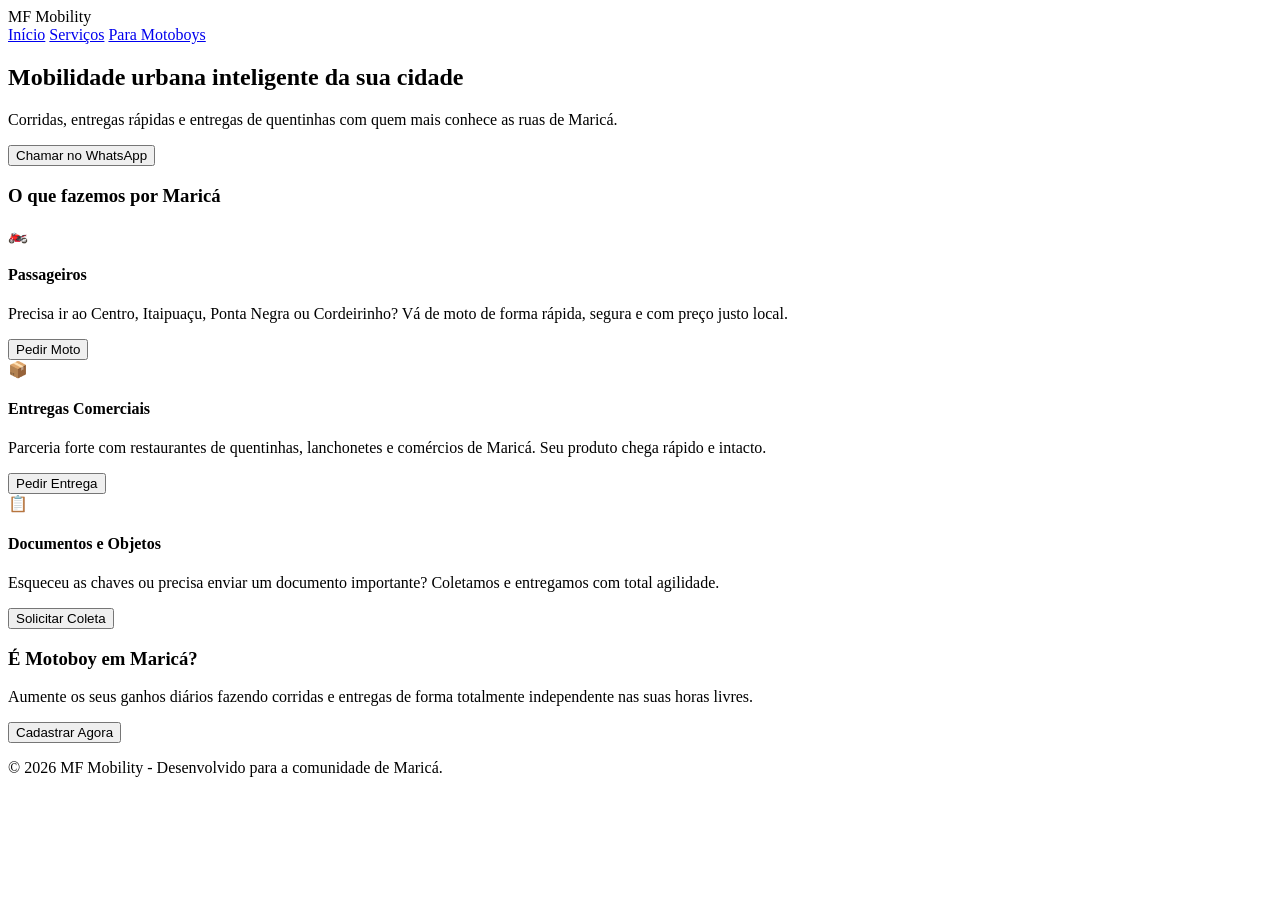
==== index.html @ cccfea2b "Update index.html" ====
<!DOCTYPE html>
<html lang="pt-BR">
<head>
    <meta charset="UTF-8">
    <meta name="viewport" content="width=device-width, initial-scale=1.0">
    <title>MF Mobility - Maricá</title>
    <link rel="stylesheet" href="style.css">
</head>
<body>

    <header>
        <div class="logo">MF Mobility</div>
        <nav>
            <a href="#inicio">Início</a>
            <a href="#servicos">Serviços</a>
            <a href="#motoboys">Para Motoboys</a>
        </nav>
    </header>

    <section class="hero" id="inicio">
        <h2>Mobilidade urbana inteligente da sua cidade</h2>
        <p>Corridas, entregas rápidas e entregas de quentinhas com quem mais conhece as ruas de Maricá.</p>
        <button onclick="chamarNoWhats('Geral')">Chamar no WhatsApp</button>
    </section>

    <section class="servicos" id="servicos">
        <h3 class="titulo-secao">O que fazemos por Maricá</h3>
        <div class="container-cards">
            
            <div class="card">
                <div class="icone">🏍️</div>
                <h4>Passageiros</h4>
                <p>Precisa ir ao Centro, Itaipuaçu, Ponta Negra ou Cordeirinho? Vá de moto de forma rápida, segura e com preço justo local.</p>
                <button onclick="chamarNoWhats('Passageiro')">Pedir Moto</button>
            </div>

            <div class="card">
                <div class="icone">📦</div>
                <h4>Entregas Comerciais</h4>
                <p>Parceria forte com restaurantes de quentinhas, lanchonetes e comércios de Maricá. Seu produto chega rápido e intacto.</p>
                <button onclick="chamarNoWhats('Entrega')">Pedir Entrega</button>
            </div>

            <div class="card">
                <div class="icone">📋</div>
                <h4>Documentos e Objetos</h4>
                <p>Esqueceu as chaves ou precisa enviar um documento importante? Coletamos e entregamos com total agilidade.</p>
                <button onclick="chamarNoWhats('Coleta')">Solicitar Coleta</button>
            </div>

        </div>
    </section>

    <section class="motoboys" id="motoboys">
        <div class="alerta-motoboy">
            <h3>É Motoboy em Maricá?</h3>
            <p>Aumente os seus ganhos diários fazendo corridas e entregas de forma totalmente independente nas suas horas livres.</p>
            <button class="btn-branco" onclick="chamarNoWhats('Cadastro Motoboy')">Cadastrar Agora</button>
        </div>
    </section>

    <footer>
        <p>&copy; 2026 MF Mobility - Desenvolvido para a comunidade de Maricá.</p>
    </footer>

    <script src="app.js"></script>
</body>
</html>
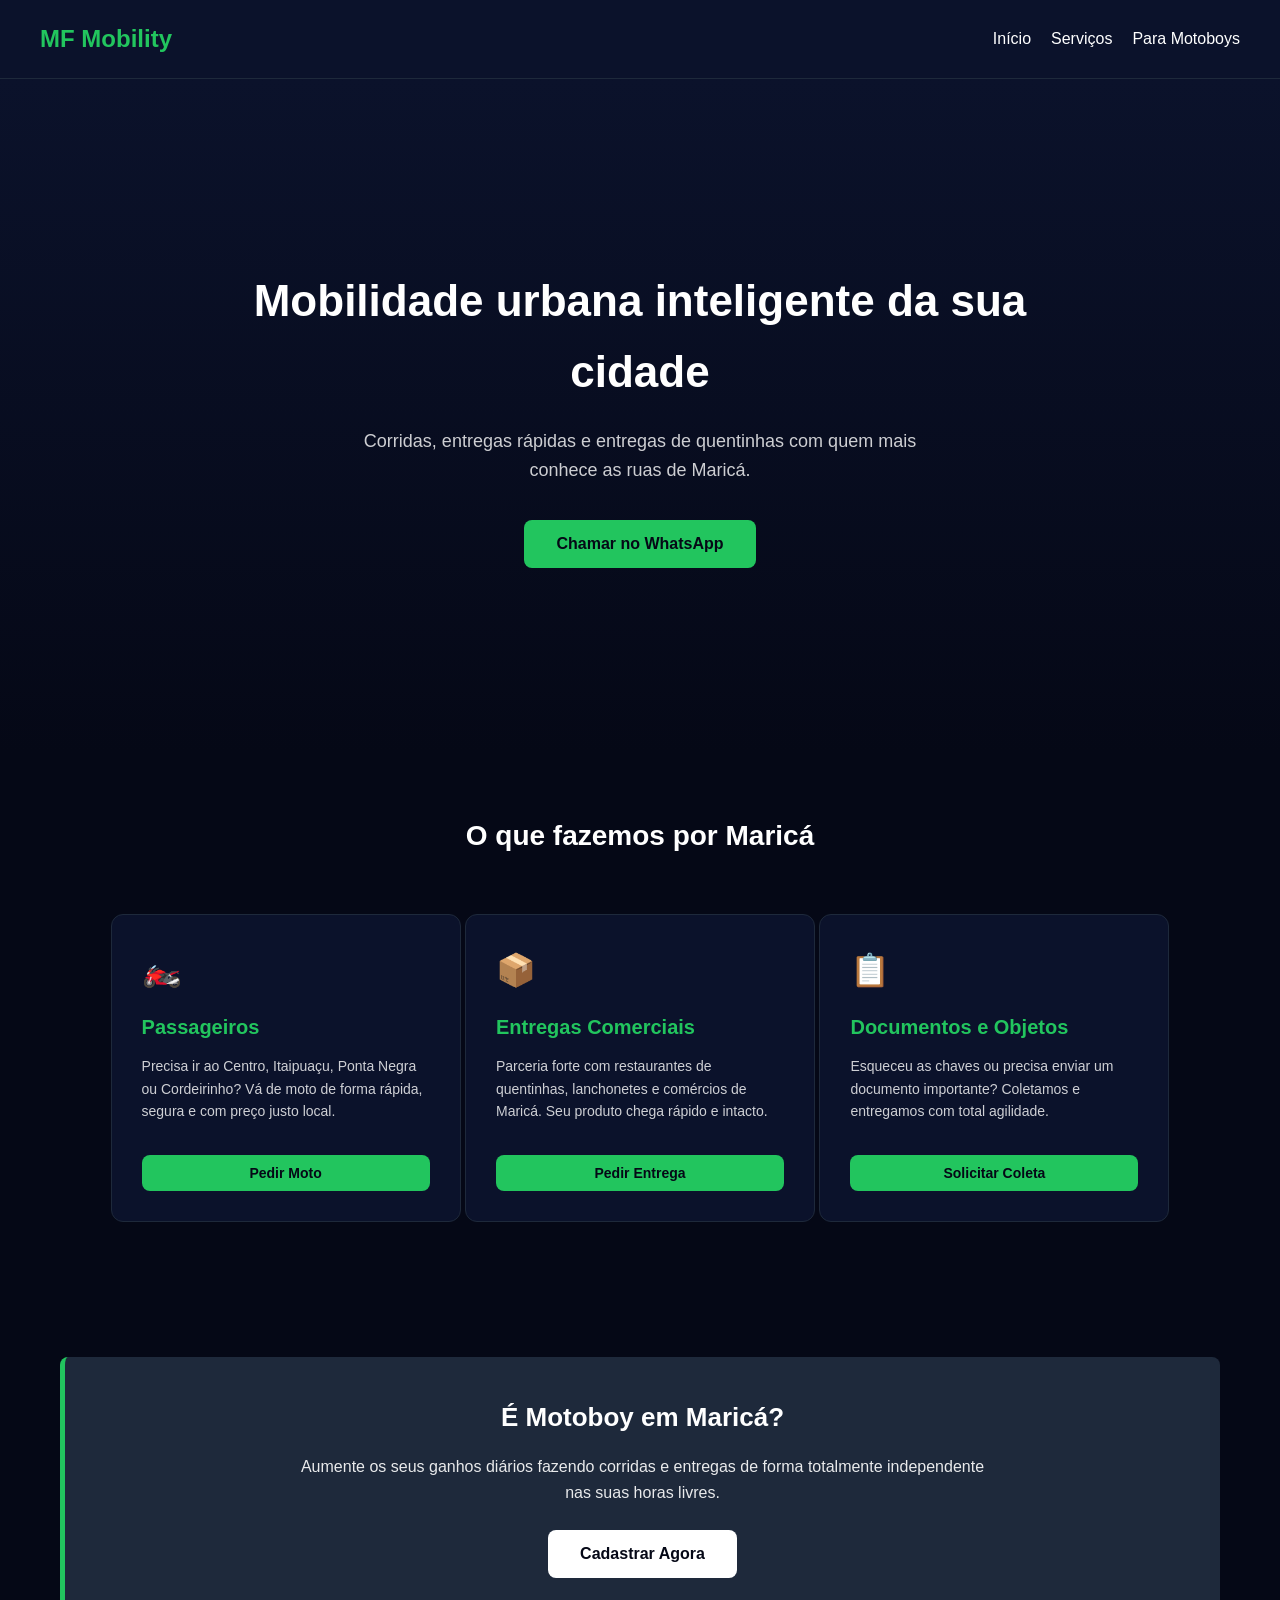
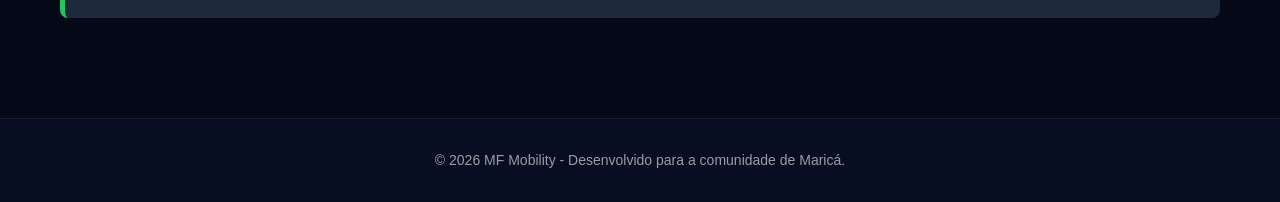
==== commit 0f94a208: "Update index.html" ====
--- a/index.html
+++ b/index.html
@@ -3,7 +3,7 @@
 <head>
     <meta charset="UTF-8">
     <meta name="viewport" content="width=device-width, initial-scale=1.0">
-    <title>MF Mobility - Maricá</title>
+    <title>PMMU Mobility - Maricá</title>
     <link rel="stylesheet" href="style.css">
 </head>
 <body>
--- a/style.css
+++ b/style.css
@@ -0,0 +1,200 @@
+/* CONFIGURAÇÃO GERAL */
+* {
+    margin: 0;
+    padding: 0;
+    box-sizing: border-box;
+    font-family: 'Arial', sans-serif;
+}
+
+html {
+    scroll-behavior: smooth;
+}
+
+body {
+    background: #050816;
+    color: white;
+    line-height: 1.6;
+}
+
+/* HEADER / BARRA DE NAVEGAÇÃO */
+header {
+    display: flex;
+    justify-content: space-between;
+    align-items: center;
+    padding: 20px 40px;
+    background: #0b122b;
+    position: sticky;
+    top: 0;
+    z-index: 1000;
+    border-bottom: 1px solid #1e293b;
+}
+
+.logo {
+    font-size: 24px;
+    font-weight: bold;
+    color: #22c55e;
+}
+
+nav {
+    display: flex;
+    gap: 20px;
+}
+
+nav a {
+    color: white;
+    text-decoration: none;
+    font-weight: 500;
+    transition: color 0.3s;
+}
+
+nav a:hover {
+    color: #22c55e;
+}
+
+/* SEÇÃO HERO (PRINCIPAL) */
+.hero {
+    height: 75vh;
+    display: flex;
+    flex-direction: column;
+    justify-content: center;
+    align-items: center;
+    text-align: center;
+    padding: 20px;
+    background: linear-gradient(180deg, #0b122b 0%, #050816 100%);
+}
+
+.hero h2 {
+    font-size: 44px;
+    max-width: 800px;
+    margin-bottom: 20px;
+    font-weight: 800;
+}
+
+.hero p {
+    font-size: 18px;
+    max-width: 600px;
+    opacity: 0.8;
+    margin-bottom: 35px;
+}
+
+/* BOTÕES */
+button {
+    background: #22c55e;
+    color: #050816;
+    border: none;
+    padding: 15px 32px;
+    border-radius: 8px;
+    font-size: 16px;
+    cursor: pointer;
+    font-weight: bold;
+    transition: transform 0.2s, background 0.3s;
+}
+
+button:hover {
+    background: #16a34a;
+    transform: translateY(-2px);
+}
+
+.btn-branco {
+    background: white;
+    color: #050816;
+}
+
+.btn-branco:hover {
+    background: #e2e8f0;
+}
+
+/* SEÇÃO DE SERVIÇOS (CARDS) */
+.servicos {
+    padding: 60px 20px;
+    max-width: 1200px;
+    margin: 0 auto;
+}
+
+.titulo-secao {
+    text-align: center;
+    font-size: 28px;
+    margin-bottom: 40px;
+    color: white;
+}
+
+.container-cards {
+    display: block;
+    text-align: center;
+}
+
+.card {
+    background: #0b122b;
+    border: 1px solid #1e293b;
+    padding: 30px;
+    border-radius: 12px;
+    width: 100%;
+    max-width: 350px;
+    margin: 15px auto;
+    display: inline-block;
+    vertical-align: top;
+    text-align: left;
+}
+
+.icone {
+    font-size: 32px;
+    margin-bottom: 15px;
+}
+
+.card h4 {
+    font-size: 20px;
+    margin-bottom: 12px;
+    color: #22c55e;
+}
+
+.card p {
+    font-size: 14px;
+    opacity: 0.8;
+    margin-bottom: 20px;
+    height: 80px;
+}
+
+.card button {
+    width: 100%;
+    padding: 10px 20px;
+    font-size: 14px;
+}
+
+/* SEÇÃO MOTOBOYS */
+.motoboys {
+    padding: 60px 20px;
+    max-width: 1200px;
+    margin: 0 auto;
+}
+
+.alerta-motoboy {
+    background: #1e293b;
+    border-left: 5px solid #22c55e;
+    padding: 40px;
+    border-radius: 8px;
+    text-align: center;
+}
+
+.alerta-motoboy h3 {
+    font-size: 26px;
+    margin-bottom: 15px;
+}
+
+.alerta-motoboy p {
+    margin-bottom: 25px;
+    opacity: 0.9;
+    max-width: 700px;
+    margin-left: auto;
+    margin-right: auto;
+}
+
+/* RODAPÉ */
+footer {
+    text-align: center;
+    padding: 30px;
+    background: #0b122b;
+    font-size: 14px;
+    opacity: 0.6;
+    border-top: 1px solid #1e293b;
+    margin-top: 40px;
+}
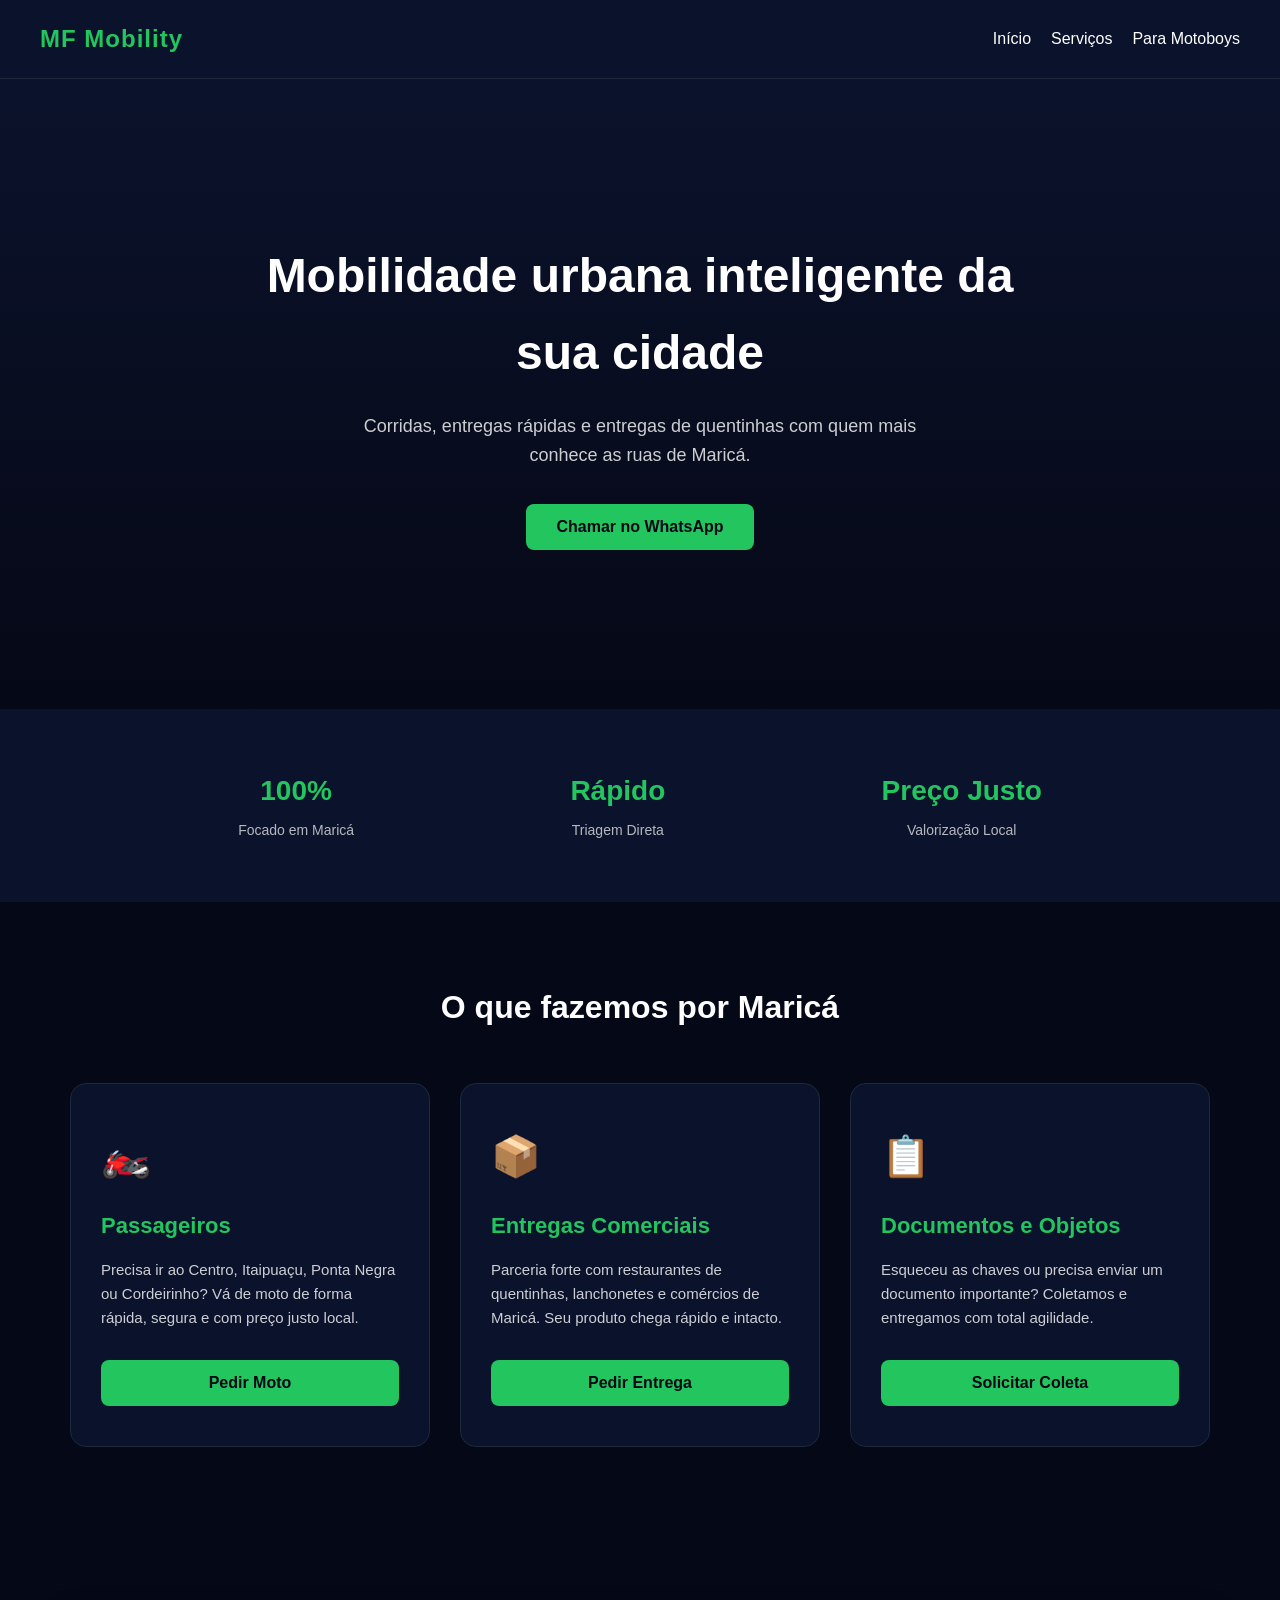
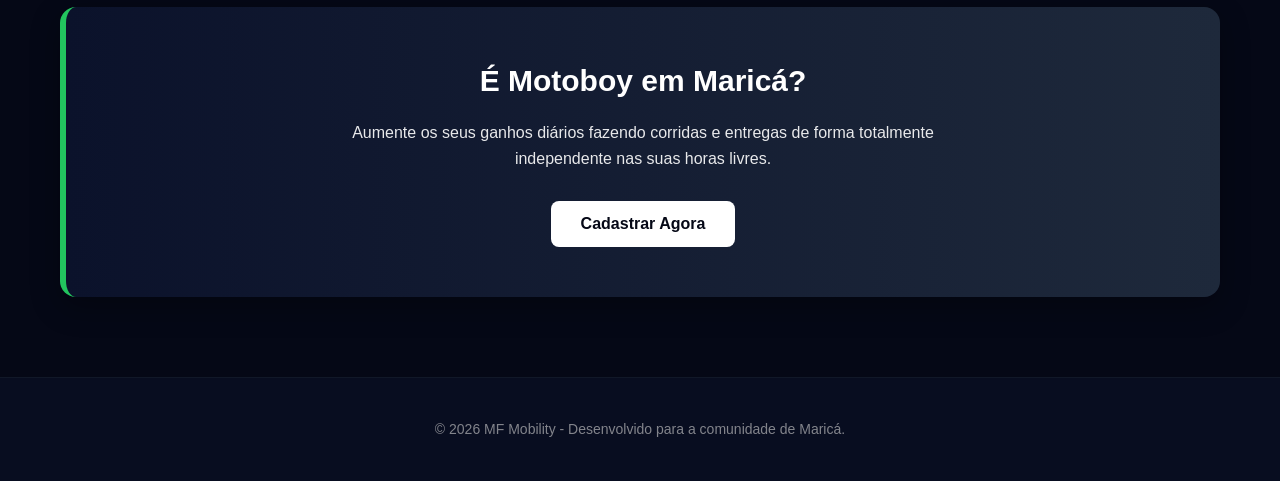
==== commit 21f39e21: "." ====
--- a/index.html
+++ b/index.html
@@ -3,7 +3,7 @@
 <head>
     <meta charset="UTF-8">
     <meta name="viewport" content="width=device-width, initial-scale=1.0">
-    <title>PMMU Mobility - Maricá</title>
+    <title>MF Mobility - Maricá</title>
     <link rel="stylesheet" href="style.css">
 </head>
 <body>
@@ -23,28 +23,51 @@
         <button onclick="chamarNoWhats('Geral')">Chamar no WhatsApp</button>
     </section>
 
+    <section class="vantagens">
+        <div class="container-vantagens">
+            <div class="item-vantagem">
+                <h5>100%</h5>
+                <p>Focado em Maricá</p>
+            </div>
+            <div class="item-vantagem">
+                <h5>Rápido</h5>
+                <p>Triagem Direta</p>
+            </div>
+            <div class="item-vantagem">
+                <h5>Preço Justo</h5>
+                <p>Valorização Local</p>
+            </div>
+        </div>
+    </section>
+
     <section class="servicos" id="servicos">
         <h3 class="titulo-secao">O que fazemos por Maricá</h3>
         <div class="container-cards">
             
             <div class="card">
-                <div class="icone">🏍️</div>
-                <h4>Passageiros</h4>
-                <p>Precisa ir ao Centro, Itaipuaçu, Ponta Negra ou Cordeirinho? Vá de moto de forma rápida, segura e com preço justo local.</p>
+                <div>
+                    <div class="icone">🏍️</div>
+                    <h4>Passageiros</h4>
+                    <p>Precisa ir ao Centro, Itaipuaçu, Ponta Negra ou Cordeirinho? Vá de moto de forma rápida, segura e com preço justo local.</p>
+                </div>
                 <button onclick="chamarNoWhats('Passageiro')">Pedir Moto</button>
             </div>
 
             <div class="card">
-                <div class="icone">📦</div>
-                <h4>Entregas Comerciais</h4>
-                <p>Parceria forte com restaurantes de quentinhas, lanchonetes e comércios de Maricá. Seu produto chega rápido e intacto.</p>
+                <div>
+                    <div class="icone">📦</div>
+                    <h4>Entregas Comerciais</h4>
+                    <p>Parceria forte com restaurantes de quentinhas, lanchonetes e comércios de Maricá. Seu produto chega rápido e intacto.</p>
+                </div>
                 <button onclick="chamarNoWhats('Entrega')">Pedir Entrega</button>
             </div>
 
             <div class="card">
-                <div class="icone">📋</div>
-                <h4>Documentos e Objetos</h4>
-                <p>Esqueceu as chaves ou precisa enviar um documento importante? Coletamos e entregamos com total agilidade.</p>
+                <div>
+                    <div class="icone">📋</div>
+                    <h4>Documentos e Objetos</h4>
+                    <p>Esqueceu as chaves ou precisa enviar um documento importante? Coletamos e entregamos com total agilidade.</p>
+                </div>
                 <button onclick="chamarNoWhats('Coleta')">Solicitar Coleta</button>
             </div>
 
@@ -65,4 +88,4 @@
 
     <script src="app.js"></script>
 </body>
-</html>
+</html>
--- a/style.css
+++ b/style.css
@@ -3,7 +3,7 @@
     margin: 0;
     padding: 0;
     box-sizing: border-box;
-    font-family: 'Arial', sans-serif;
+    font-family: 'Segoe UI', Arial, sans-serif;
 }
 
 html {
@@ -33,6 +33,7 @@
     font-size: 24px;
     font-weight: bold;
     color: #22c55e;
+    letter-spacing: 1px;
 }
 
 nav {
@@ -53,7 +54,7 @@
 
 /* SEÇÃO HERO (PRINCIPAL) */
 .hero {
-    height: 75vh;
+    height: 70vh;
     display: flex;
     flex-direction: column;
     justify-content: center;
@@ -64,7 +65,7 @@
 }
 
 .hero h2 {
-    font-size: 44px;
+    font-size: 48px;
     max-width: 800px;
     margin-bottom: 20px;
     font-weight: 800;
@@ -77,22 +78,23 @@
     margin-bottom: 35px;
 }
 
-/* BOTÕES */
+/* BOTÕES GERAIS */
 button {
     background: #22c55e;
     color: #050816;
     border: none;
-    padding: 15px 32px;
+    padding: 14px 30px;
     border-radius: 8px;
     font-size: 16px;
     cursor: pointer;
     font-weight: bold;
-    transition: transform 0.2s, background 0.3s;
+    transition: all 0.3s ease;
 }
 
 button:hover {
     background: #16a34a;
-    transform: translateY(-2px);
+    transform: translateY(-3px);
+    box-shadow: 0 10px 20px rgba(34, 197, 94, 0.2);
 }
 
 .btn-branco {
@@ -102,99 +104,137 @@
 
 .btn-branco:hover {
     background: #e2e8f0;
-}
-
-/* SEÇÃO DE SERVIÇOS (CARDS) */
+    box-shadow: 0 10px 20px rgba(255, 255, 255, 0.1);
+}
+
+/* SEÇÃO DE SERVIÇOS (FLEXBOX PARA COLOCAR LADO A LADO) */
 .servicos {
-    padding: 60px 20px;
+    padding: 80px 20px;
     max-width: 1200px;
     margin: 0 auto;
 }
 
 .titulo-secao {
     text-align: center;
-    font-size: 28px;
-    margin-bottom: 40px;
-    color: white;
-}
-
+    font-size: 32px;
+    margin-bottom: 50px;
+    font-weight: 700;
+}
+
+/* Ajuste crucial: Alinha os itens em linha e quebra para baixo no celular */
 .container-cards {
-    display: block;
-    text-align: center;
+    display: flex;
+    flex-wrap: wrap;
+    justify-content: center;
+    gap: 30px;
 }
 
 .card {
     background: #0b122b;
     border: 1px solid #1e293b;
-    padding: 30px;
-    border-radius: 12px;
-    width: 100%;
-    max-width: 350px;
-    margin: 15px auto;
-    display: inline-block;
-    vertical-align: top;
-    text-align: left;
+    padding: 40px 30px;
+    border-radius: 16px;
+    flex: 1;
+    min-width: 300px;
+    max-width: 360px;
+    display: flex;
+    flex-direction: column;
+    justify-content: space-between;
+    transition: all 0.3s ease;
+}
+
+/* Efeito moderno ao passar o mouse */
+.card:hover {
+    transform: translateY(-10px);
+    border-color: #22c55e;
+    box-shadow: 0 15px 30px rgba(5, 8, 22, 0.5);
 }
 
 .icone {
-    font-size: 32px;
+    font-size: 40px;
+    margin-bottom: 20px;
+}
+
+.card h4 {
+    font-size: 22px;
     margin-bottom: 15px;
-}
-
-.card h4 {
-    font-size: 20px;
-    margin-bottom: 12px;
     color: #22c55e;
 }
 
 .card p {
-    font-size: 14px;
+    font-size: 15px;
     opacity: 0.8;
-    margin-bottom: 20px;
-    height: 80px;
+    margin-bottom: 30px;
+    flex-grow: 1; /* Garante que os botões fiquem alinhados embaixo */
 }
 
 .card button {
     width: 100%;
-    padding: 10px 20px;
+}
+
+/* SEÇÃO DE VANTAGENS (NOVA!) */
+.vantagens {
+    background: #0b122b;
+    padding: 60px 20px;
+    text-align: center;
+}
+
+.container-vantagens {
+    display: flex;
+    flex-wrap: wrap;
+    justify-content: space-around;
+    max-width: 1000px;
+    margin: 0 auto;
+    gap: 20px;
+}
+
+.item-vantagem h5 {
+    font-size: 28px;
+    color: #22c55e;
+    margin-bottom: 5px;
+}
+
+.item-vantagem p {
+    opacity: 0.7;
     font-size: 14px;
 }
 
 /* SEÇÃO MOTOBOYS */
 .motoboys {
-    padding: 60px 20px;
+    padding: 80px 20px;
     max-width: 1200px;
     margin: 0 auto;
 }
 
 .alerta-motoboy {
-    background: #1e293b;
-    border-left: 5px solid #22c55e;
-    padding: 40px;
-    border-radius: 8px;
-    text-align: center;
+    background: linear-gradient(90deg, #0b122b 0%, #1e293b 100%);
+    border-left: 6px solid #22c55e;
+    padding: 50px 40px;
+    border-radius: 16px;
+    text-align: center;
+    box-shadow: 0 10px 30px rgba(0,0,0,0.3);
 }
 
 .alerta-motoboy h3 {
-    font-size: 26px;
+    font-size: 30px;
     margin-bottom: 15px;
 }
 
 .alerta-motoboy p {
-    margin-bottom: 25px;
+    margin-bottom: 30px;
     opacity: 0.9;
-    max-width: 700px;
+    max-width: 650px;
     margin-left: auto;
     margin-right: auto;
+    font-size: 16px;
 }
 
 /* RODAPÉ */
 footer {
     text-align: center;
-    padding: 30px;
+    padding: 40px;
     background: #0b122b;
     font-size: 14px;
-    opacity: 0.6;
+    opacity: 0.5;
     border-top: 1px solid #1e293b;
-    margin-top: 40px;
-}
+}
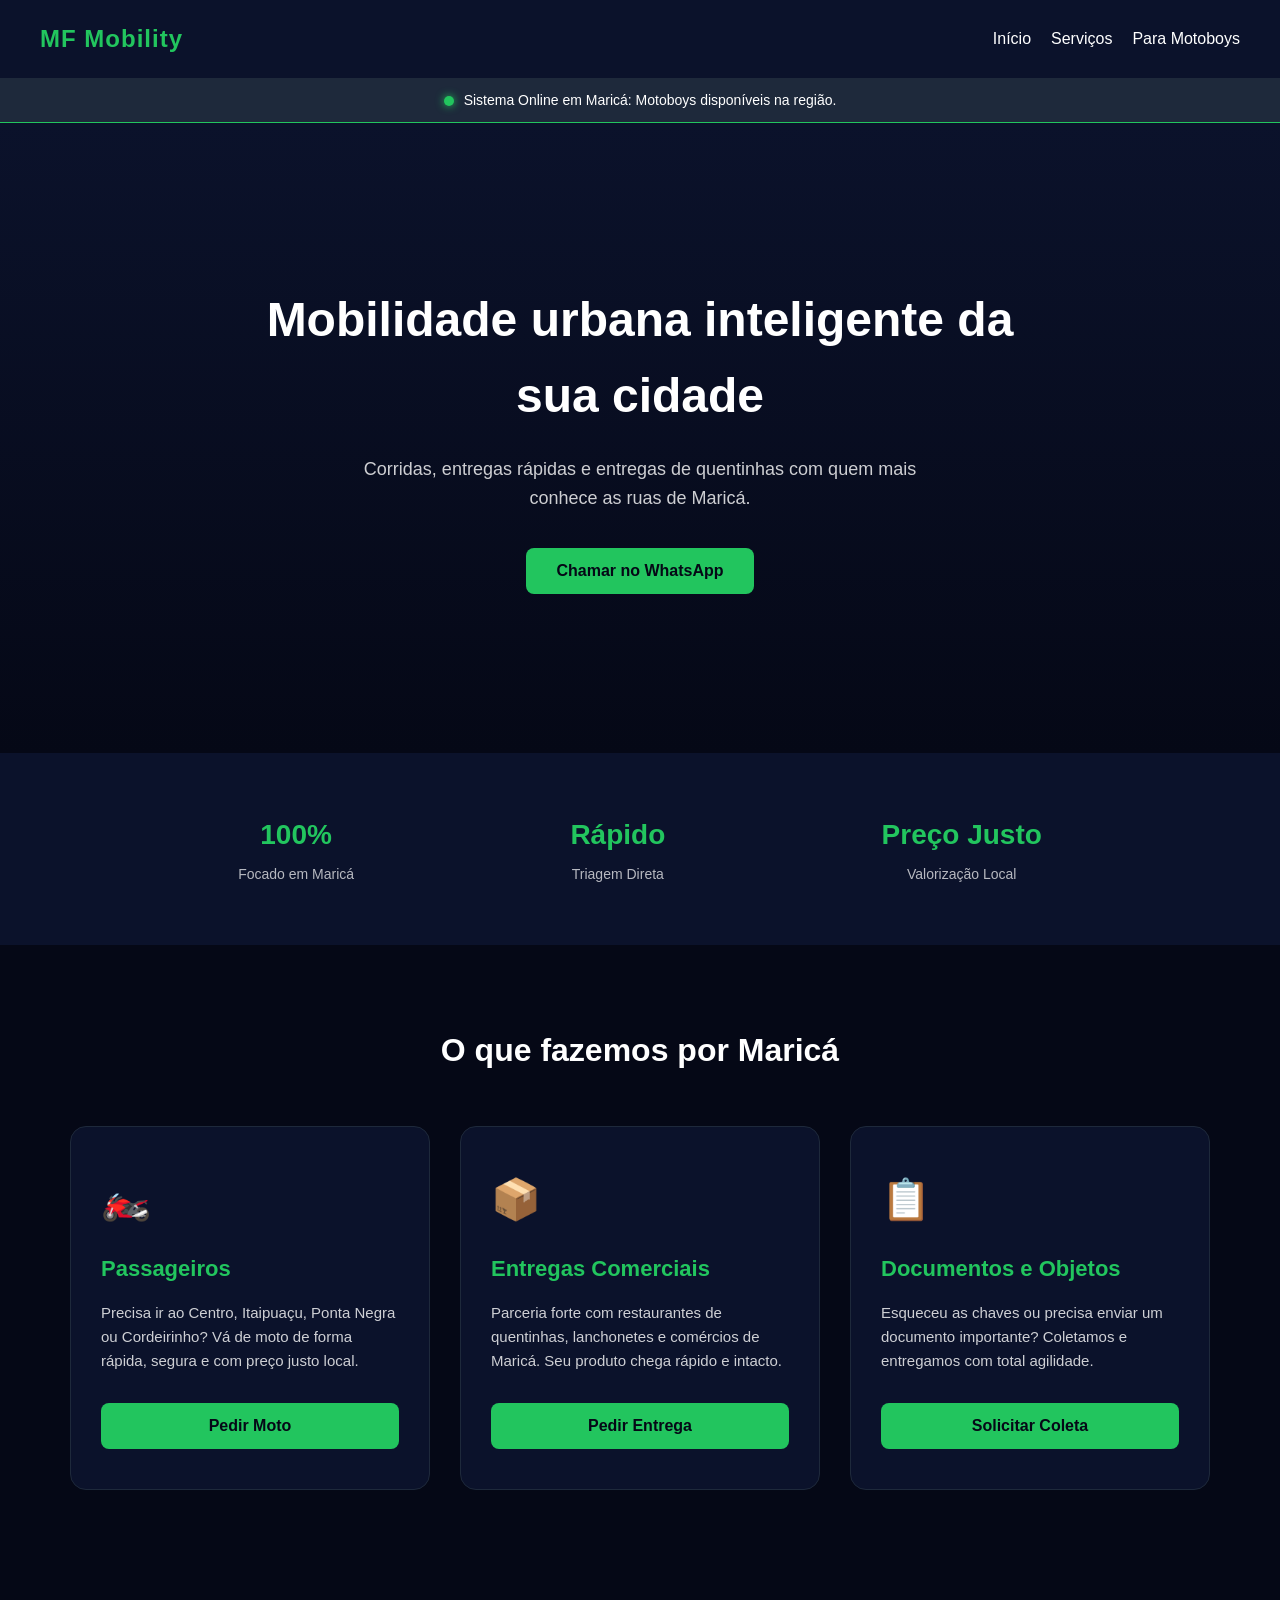
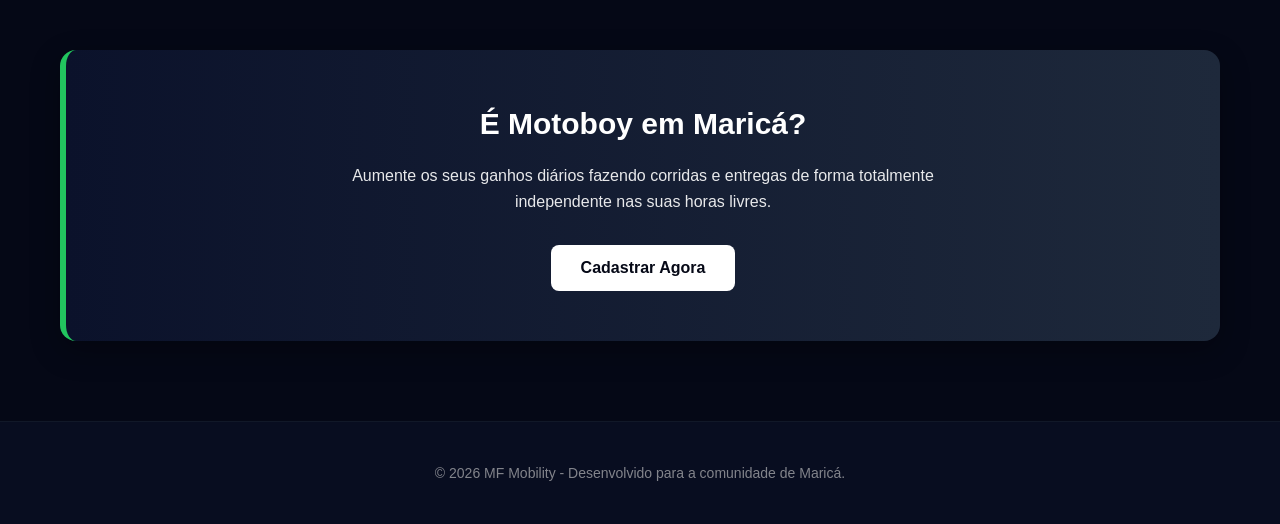
==== commit f9be79d2: "." ====
--- a/index.html
+++ b/index.html
@@ -3,7 +3,7 @@
 <head>
     <meta charset="UTF-8">
     <meta name="viewport" content="width=device-width, initial-scale=1.0">
-    <title>MF Mobility - Maricá</title>
+    <title>PMMU Mobility - Maricá</title>
     <link rel="stylesheet" href="style.css">
 </head>
 <body>
@@ -16,6 +16,10 @@
             <a href="#motoboys">Para Motoboys</a>
         </nav>
     </header>
+
+    <div class="status-barra">
+        <span class="ponto-verde"></span> Sistema Online em Maricá: Motoboys disponíveis na região.
+    </div>
 
     <section class="hero" id="inicio">
         <h2>Mobilidade urbana inteligente da sua cidade</h2>
--- a/style.css
+++ b/style.css
@@ -237,4 +237,26 @@
     font-size: 14px;
     opacity: 0.5;
     border-top: 1px solid #1e293b;
+}
+/* BARRA DE STATUS ONLINE */
+.status-barra {
+    background: #1e293b;
+    text-align: center;
+    padding: 10px;
+    font-size: 14px;
+    font-weight: 500;
+    border-bottom: 1px solid #22c55e;
+    display: flex;
+    justify-content: center;
+    align-items: center;
+    gap: 10px;
+}
+
+.ponto-verde {
+    width: 10px;
+    height: 10px;
+    background-color: #22c55e;
+    border-radius: 50%;
+    display: inline-block;
+    box-shadow: 0 0 8px #22c55e;
 }
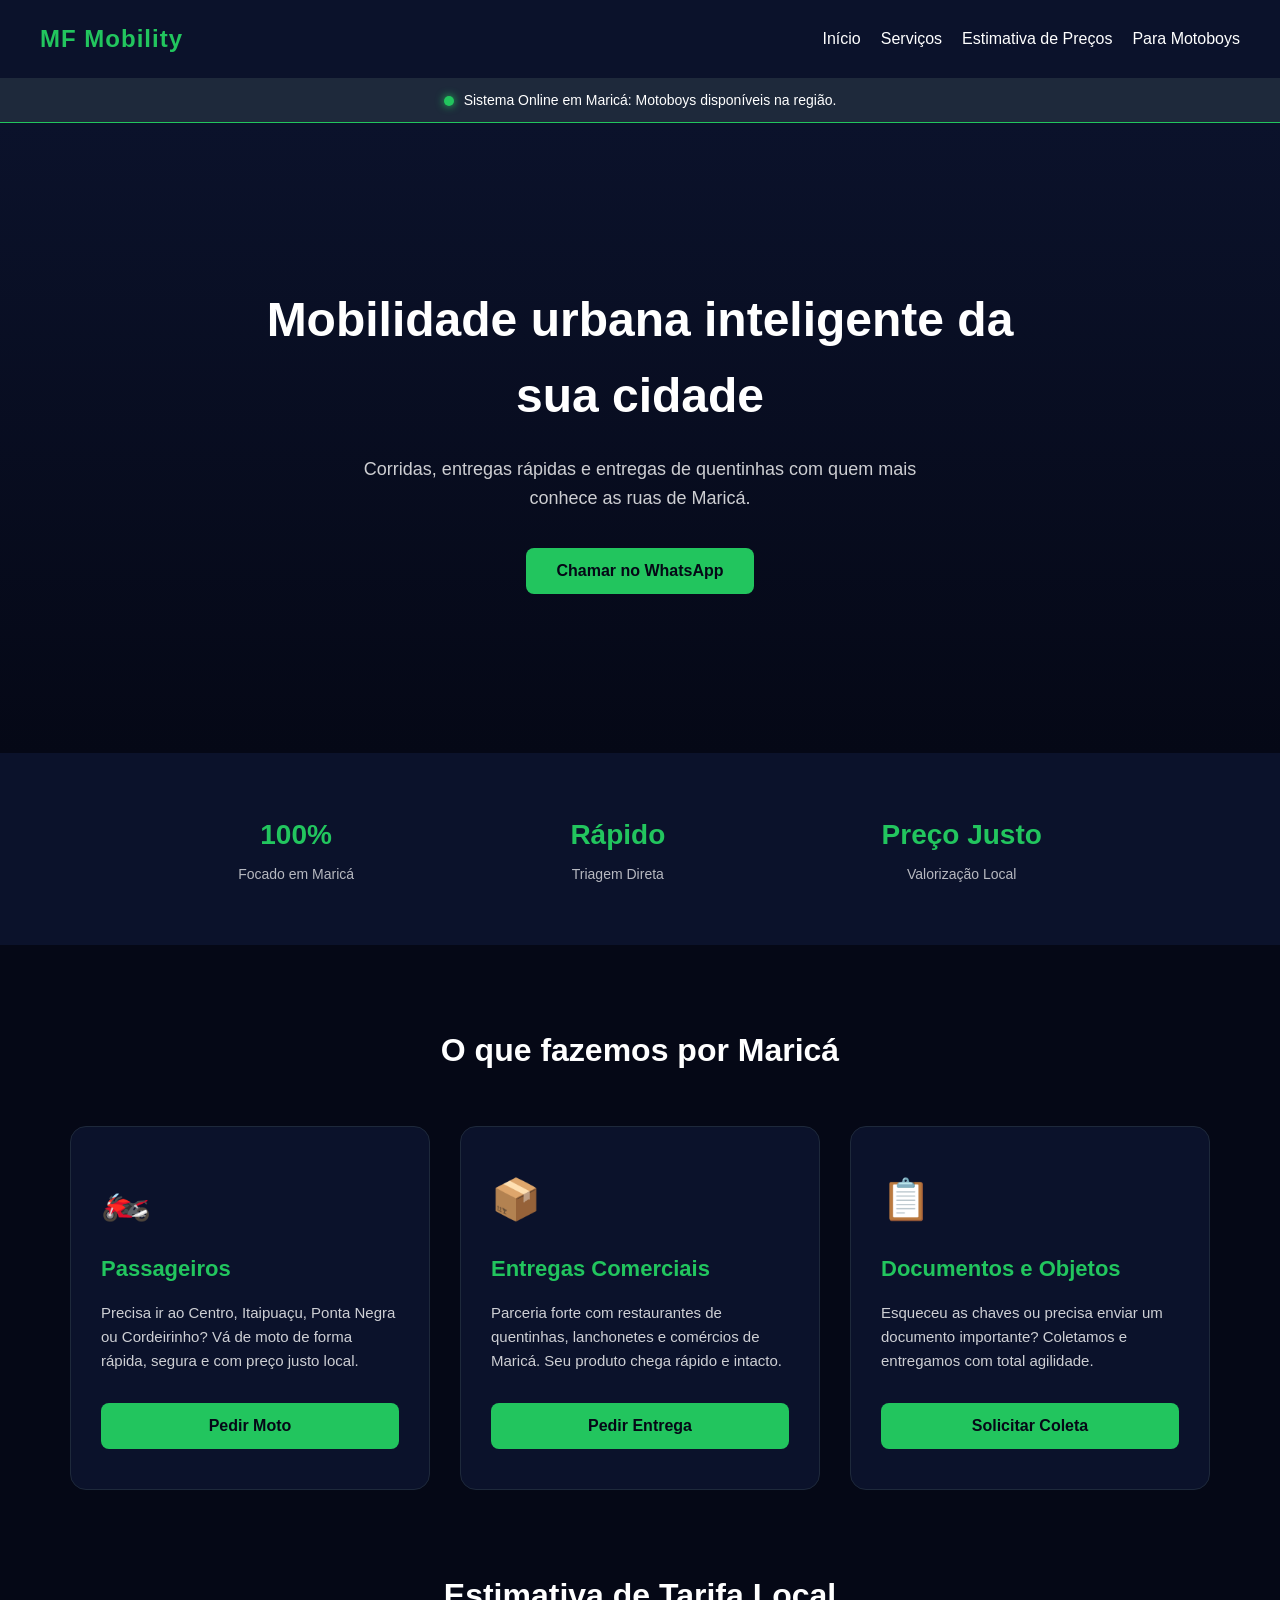
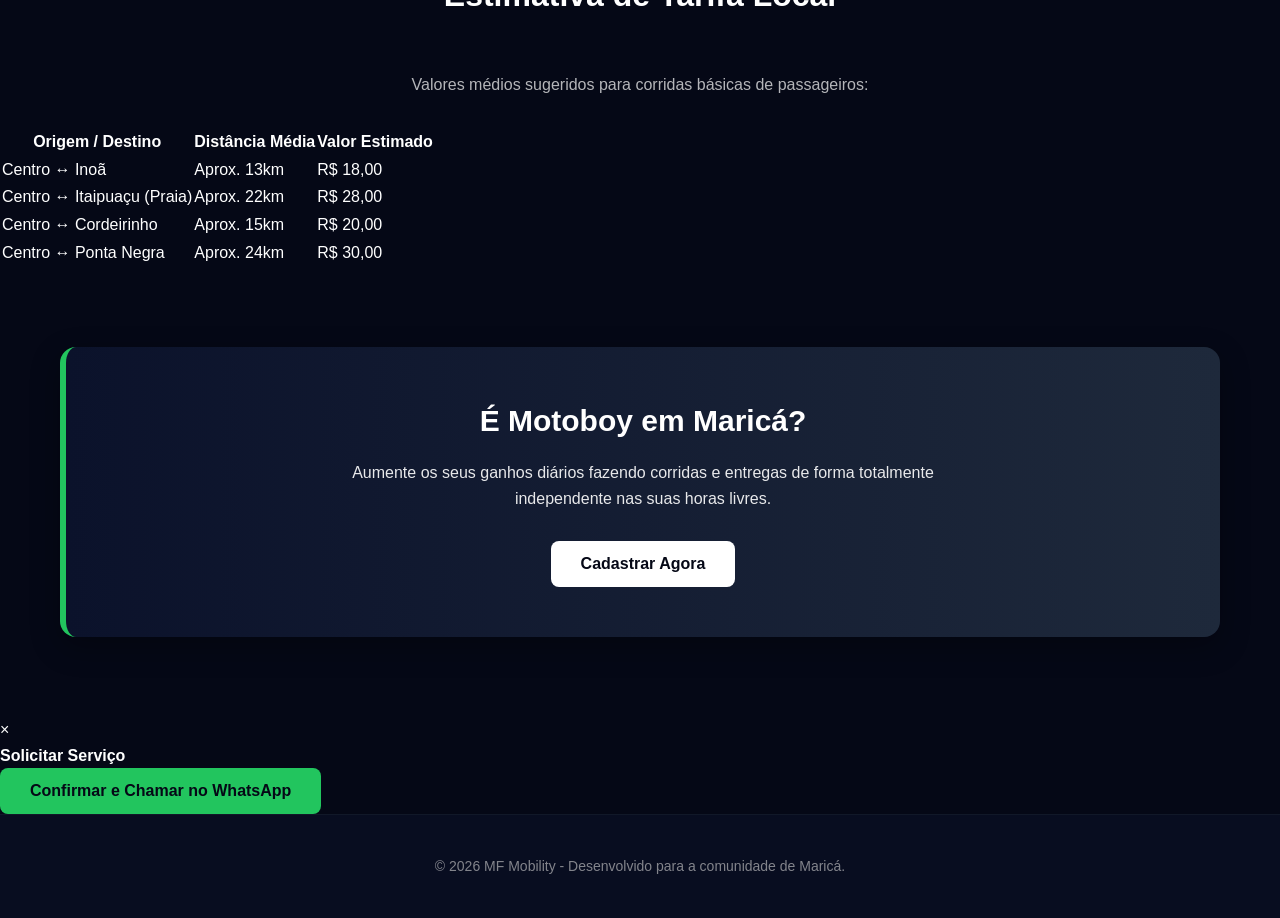
==== commit e166fca2: "." ====
--- a/index.html
+++ b/index.html
@@ -13,6 +13,7 @@
         <nav>
             <a href="#inicio">Início</a>
             <a href="#servicos">Serviços</a>
+            <a href="#precos">Estimativa de Preços</a>
             <a href="#motoboys">Para Motoboys</a>
         </nav>
     </header>
@@ -24,7 +25,7 @@
     <section class="hero" id="inicio">
         <h2>Mobilidade urbana inteligente da sua cidade</h2>
         <p>Corridas, entregas rápidas e entregas de quentinhas com quem mais conhece as ruas de Maricá.</p>
-        <button onclick="chamarNoWhats('Geral')">Chamar no WhatsApp</button>
+        <button onclick="abrirModal('Passageiro')">Chamar no WhatsApp</button>
     </section>
 
     <section class="vantagens">
@@ -54,7 +55,7 @@
                     <h4>Passageiros</h4>
                     <p>Precisa ir ao Centro, Itaipuaçu, Ponta Negra ou Cordeirinho? Vá de moto de forma rápida, segura e com preço justo local.</p>
                 </div>
-                <button onclick="chamarNoWhats('Passageiro')">Pedir Moto</button>
+                <button onclick="abrirModal('Passageiro')">Pedir Moto</button>
             </div>
 
             <div class="card">
@@ -63,7 +64,7 @@
                     <h4>Entregas Comerciais</h4>
                     <p>Parceria forte com restaurantes de quentinhas, lanchonetes e comércios de Maricá. Seu produto chega rápido e intacto.</p>
                 </div>
-                <button onclick="chamarNoWhats('Entrega')">Pedir Entrega</button>
+                <button onclick="abrirModal('Entrega')">Pedir Entrega</button>
             </div>
 
             <div class="card">
@@ -72,9 +73,47 @@
                     <h4>Documentos e Objetos</h4>
                     <p>Esqueceu as chaves ou precisa enviar um documento importante? Coletamos e entregamos com total agilidade.</p>
                 </div>
-                <button onclick="chamarNoWhats('Coleta')">Solicitar Coleta</button>
+                <button onclick="abrirModal('Coleta')">Solicitar Coleta</button>
             </div>
 
+        </div>
+    </section>
+
+    <section class="secao-precos" id="precos">
+        <h3 class="titulo-secao">Estimativa de Tarifa Local</h3>
+        <p style="text-align: center; margin-bottom: 30px; opacity: 0.7;">Valores médios sugeridos para corridas básicas de passageiros:</p>
+        <div class="tabela-responsiva">
+            <table class="tabela-precos">
+                <thead>
+                    <tr>
+                        <th>Origem / Destino</th>
+                        <th>Distância Média</th>
+                        <th>Valor Estimado</th>
+                    </tr>
+                </thead>
+                <tbody>
+                    <tr>
+                        <td>Centro ↔ Inoã</td>
+                        <td>Aprox. 13km</td>
+                        <td class="preco-destaque">R$ 18,00</td>
+                    </tr>
+                    <tr>
+                        <td>Centro ↔ Itaipuaçu (Praia)</td>
+                        <td>Aprox. 22km</td>
+                        <td class="preco-destaque">R$ 28,00</td>
+                    </tr>
+                    <tr>
+                        <td>Centro ↔ Cordeirinho</td>
+                        <td>Aprox. 15km</td>
+                        <td class="preco-destaque">R$ 20,00</td>
+                    </tr>
+                    <tr>
+                        <td>Centro ↔ Ponta Negra</td>
+                        <td>Aprox. 24km</td>
+                        <td class="preco-destaque">R$ 30,00</td>
+                    </tr>
+                </tbody>
+            </table>
         </div>
     </section>
 
@@ -82,9 +121,19 @@
         <div class="alerta-motoboy">
             <h3>É Motoboy em Maricá?</h3>
             <p>Aumente os seus ganhos diários fazendo corridas e entregas de forma totalmente independente nas suas horas livres.</p>
-            <button class="btn-branco" onclick="chamarNoWhats('Cadastro Motoboy')">Cadastrar Agora</button>
+            <button class="btn-branco" onclick="abrirModal('Motoboy')">Cadastrar Agora</button>
         </div>
     </section>
+
+    <div id="modalFormulario" class="modal">
+        <div class="modal-conteudo">
+            <span class="fechar-modal" onclick="fecharModal()">&times;</span>
+            <h4 id="modalTitulo">Solicitar Serviço</h4>
+            <div id="camposFormulario">
+                </div>
+            <button class="btn-enviar-modal" onclick="processarFormulario()">Confirmar e Chamar no WhatsApp</button>
+        </div>
+    </div>
 
     <footer>
         <p>&copy; 2026 MF Mobility - Desenvolvido para a comunidade de Maricá.</p>
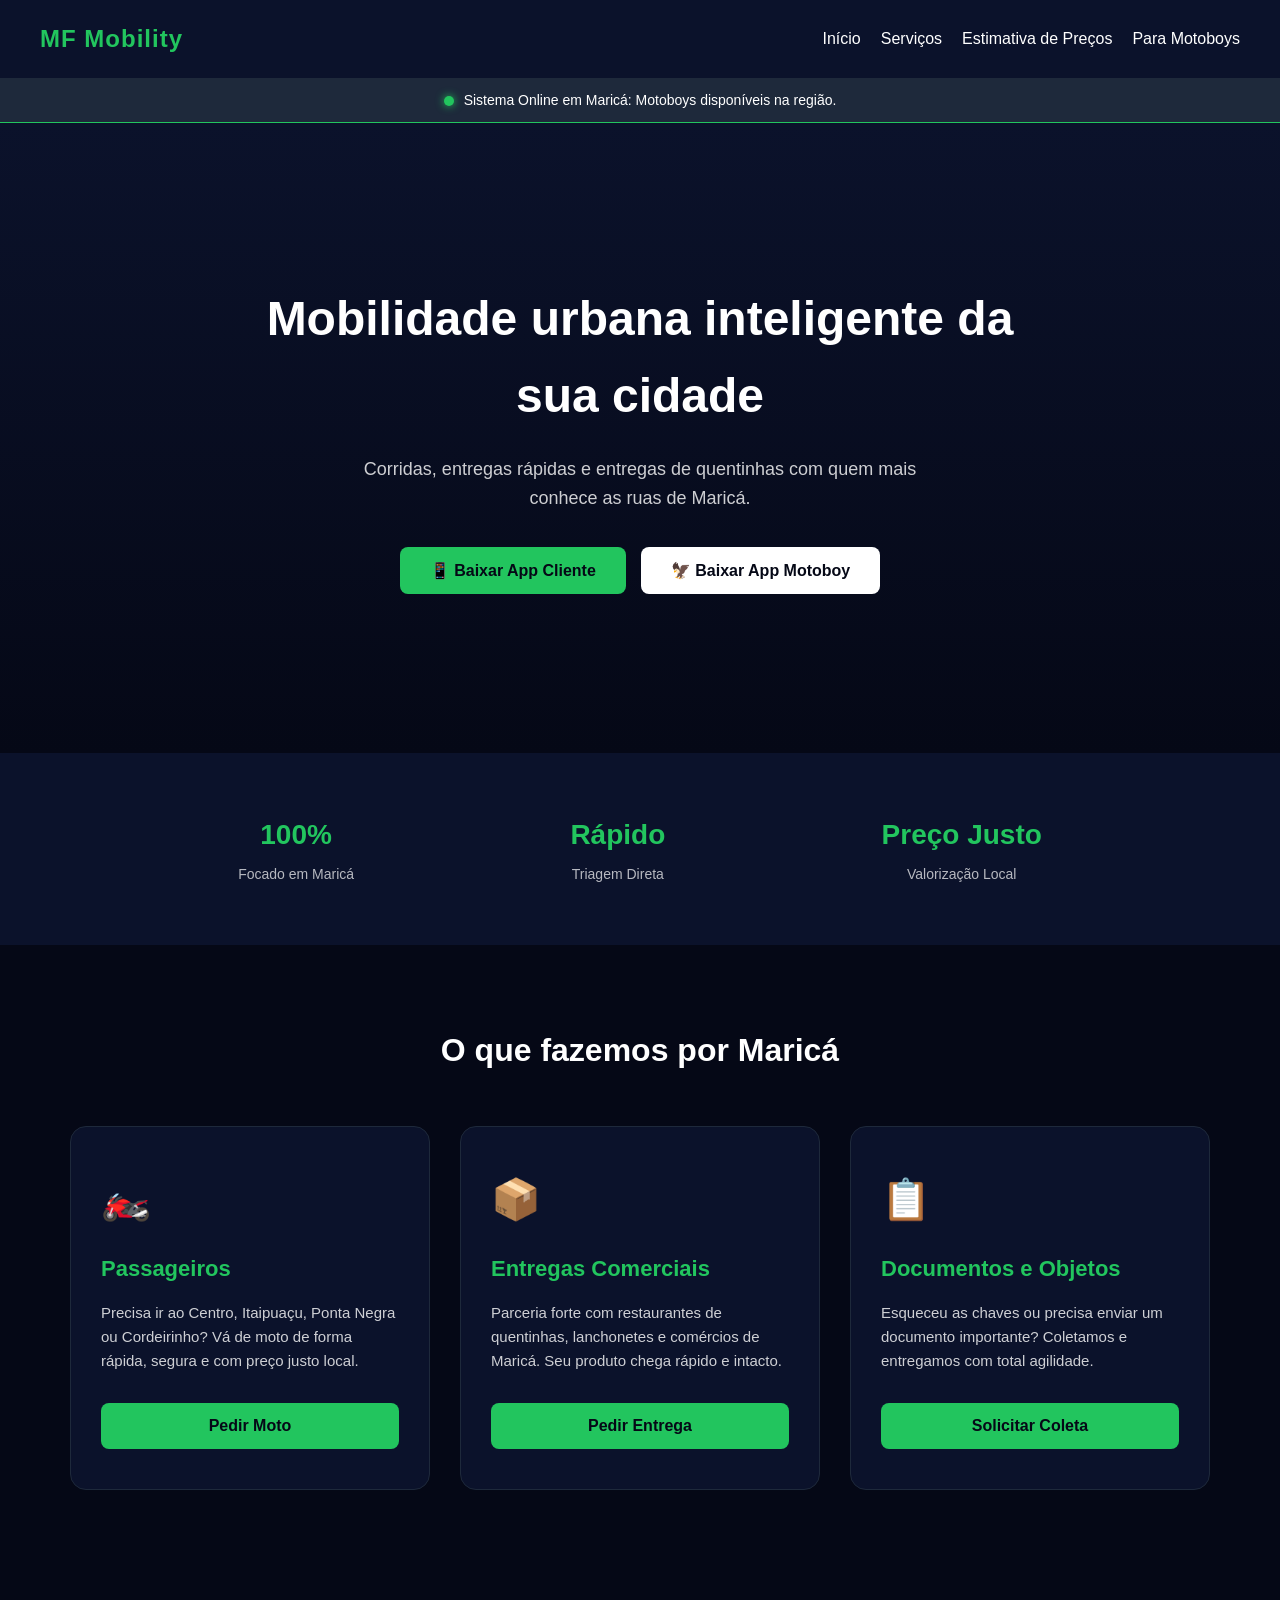
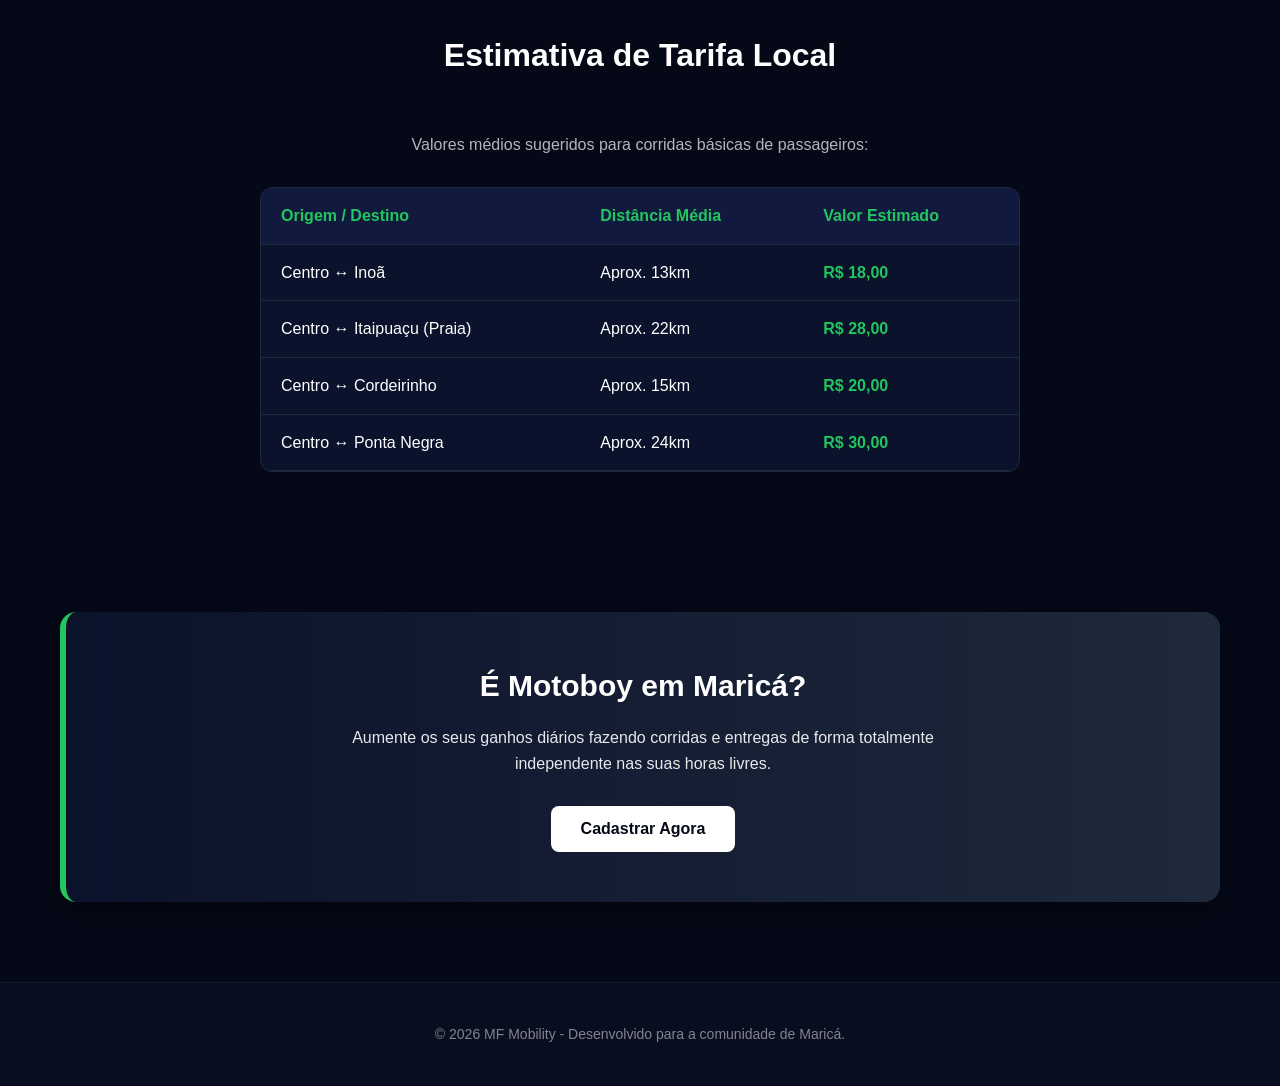
==== commit c2c2c4c3: "." ====
--- a/index.html
+++ b/index.html
@@ -25,7 +25,11 @@
     <section class="hero" id="inicio">
         <h2>Mobilidade urbana inteligente da sua cidade</h2>
         <p>Corridas, entregas rápidas e entregas de quentinhas com quem mais conhece as ruas de Maricá.</p>
-        <button onclick="abrirModal('Passageiro')">Chamar no WhatsApp</button>
+        
+        <div style="display: flex; gap: 15px; flex-wrap: wrap; justify-content: center;">
+            <a href="cliente.html"><button>📱 Baixar App Cliente</button></a>
+            <a href="motoboy.html"><button class="btn-branco">🦅 Baixar App Motoboy</button></a>
+        </div>
     </section>
 
     <section class="vantagens">
--- a/style.css
+++ b/style.css
@@ -259,4 +259,124 @@
     border-radius: 50%;
     display: inline-block;
     box-shadow: 0 0 8px #22c55e;
+}/* SEÇÃO DE PREÇOS */
+.secao-precos {
+    padding: 60px 20px;
+    max-width: 800px;
+    margin: 0 auto;
+}
+
+.tabela-responsiva {
+    overflow-x: auto;
+    background: #0b122b;
+    border-radius: 12px;
+    border: 1px solid #1e293b;
+}
+
+.tabela-precos {
+    width: 100%;
+    border-collapse: collapse;
+    text-align: left;
+}
+
+.tabela-precos th, .tabela-precos td {
+    padding: 15px 20px;
+    border-bottom: 1px solid #1e293b;
+}
+
+.tabela-precos th {
+    background-color: #111a3e;
+    color: #22c55e;
+    font-weight: 600;
+}
+
+.tabela-precos tr:hover {
+    background: #111a3e;
+}
+
+.preco-destaque {
+    color: #22c55e;
+    font-weight: bold;
+}
+
+/* JANELAS MODAIS (FORMULÁRIO FLUTUANTE) */
+.modal {
+    display: none; /* Oculto por padrão */
+    position: fixed;
+    z-index: 2000;
+    left: 0;
+    top: 0;
+    width: 100%;
+    height: 100%;
+    background-color: rgba(5, 8, 22, 0.85);
+    backdrop-filter: blur(5px);
+    align-items: center;
+    justify-content: center;
+}
+
+.modal-conteudo {
+    background-color: #0b122b;
+    border: 1px solid #22c55e;
+    padding: 30px;
+    border-radius: 16px;
+    width: 90%;
+    max-width: 450px;
+    position: relative;
+    box-shadow: 0 10px 40px rgba(0,0,0,0.5);
+}
+
+.fechar-modal {
+    position: absolute;
+    right: 20px;
+    top: 15px;
+    color: #fff;
+    font-size: 28px;
+    cursor: pointer;
+    opacity: 0.7;
+}
+
+.fechar-modal:hover {
+    opacity: 1;
+    color: #22c55e;
+}
+
+.modal-conteudo h4 {
+    font-size: 22px;
+    color: white;
+    margin-bottom: 20px;
+    border-bottom: 1px solid #1e293b;
+    padding-bottom: 10px;
+}
+
+/* ESTILO DOS CAMPOS DE TEXTO */
+.campo-grupo {
+    margin-bottom: 15px;
+    text-align: left;
+}
+
+.campo-grupo label {
+    display: block;
+    font-size: 14px;
+    margin-bottom: 5px;
+    opacity: 0.8;
+}
+
+.campo-grupo input {
+    width: 100%;
+    padding: 12px;
+    background: #050816;
+    border: 1px solid #1e293b;
+    border-radius: 8px;
+    color: white;
+    font-size: 15px;
+}
+
+.campo-grupo input:focus {
+    border-color: #22c55e;
+    outline: none;
+}
+
+.btn-enviar-modal {
+    width: 100%;
+    margin-top: 10px;
 }
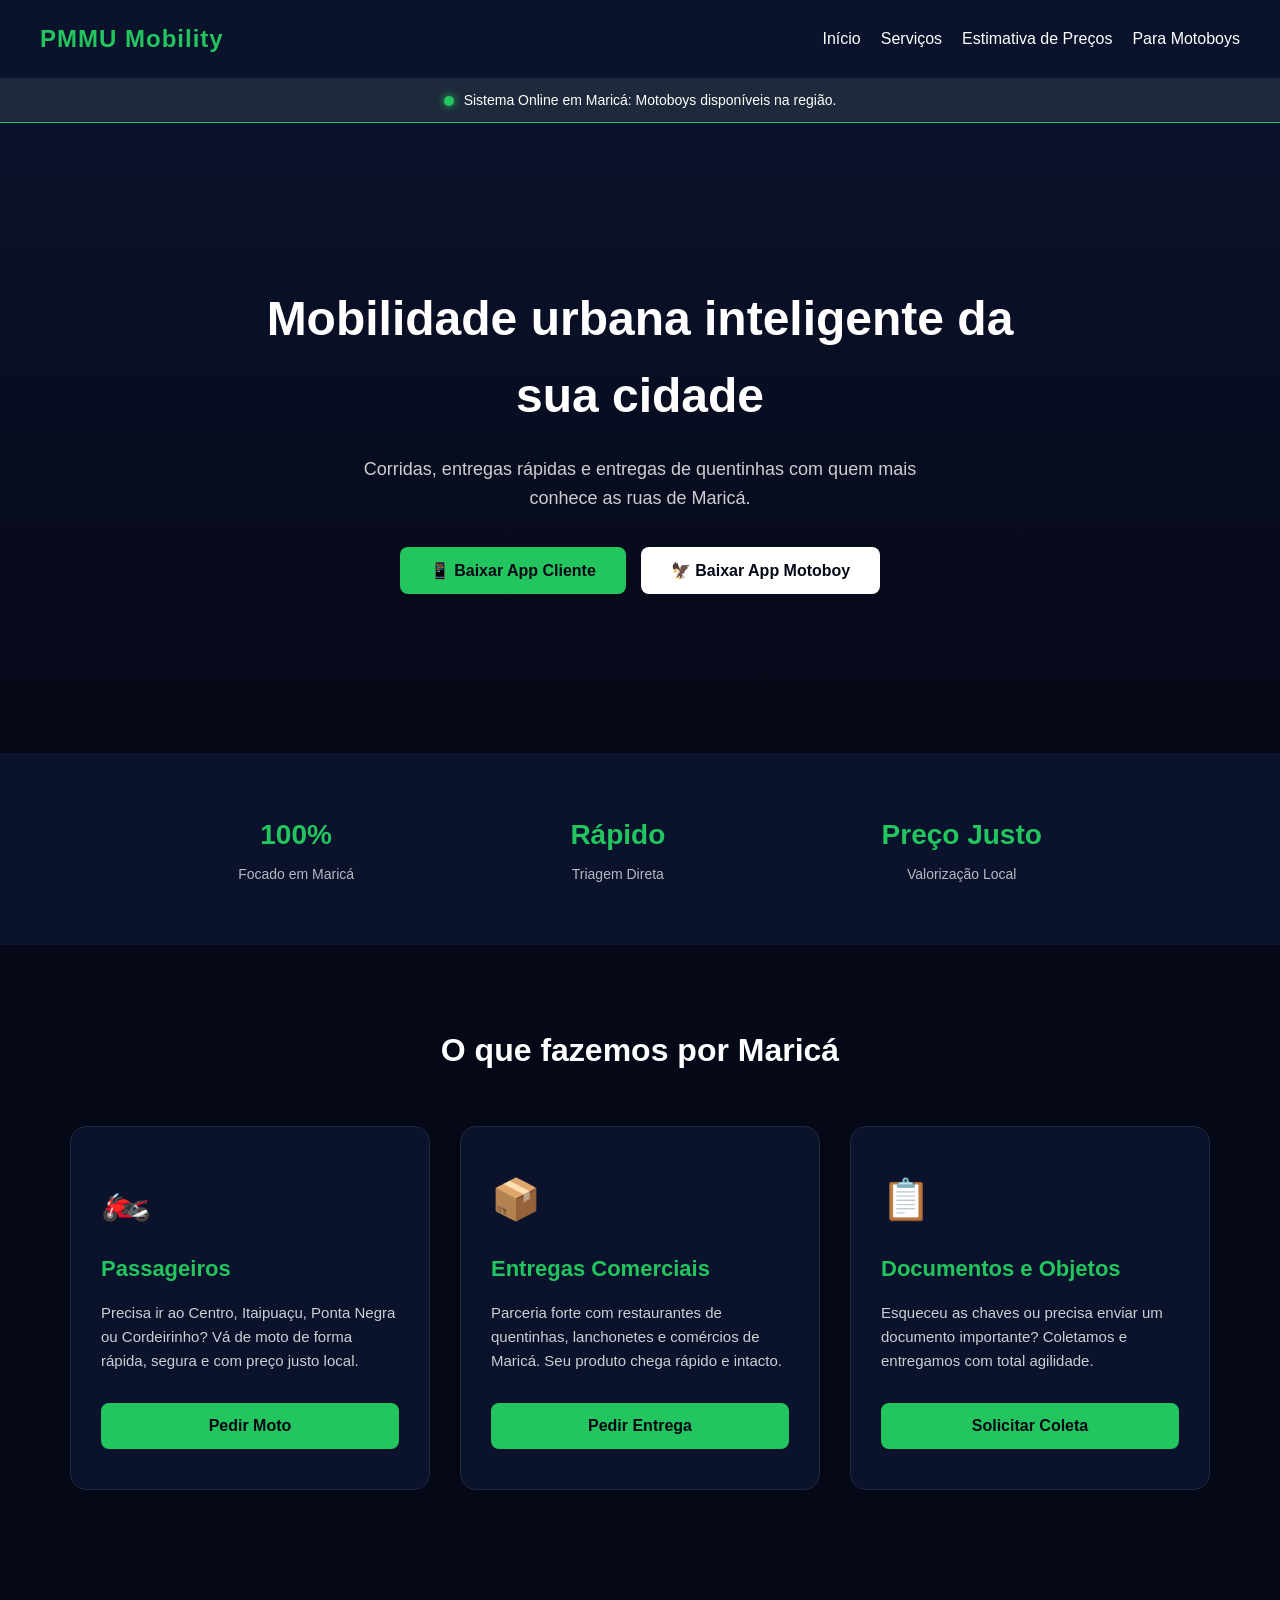
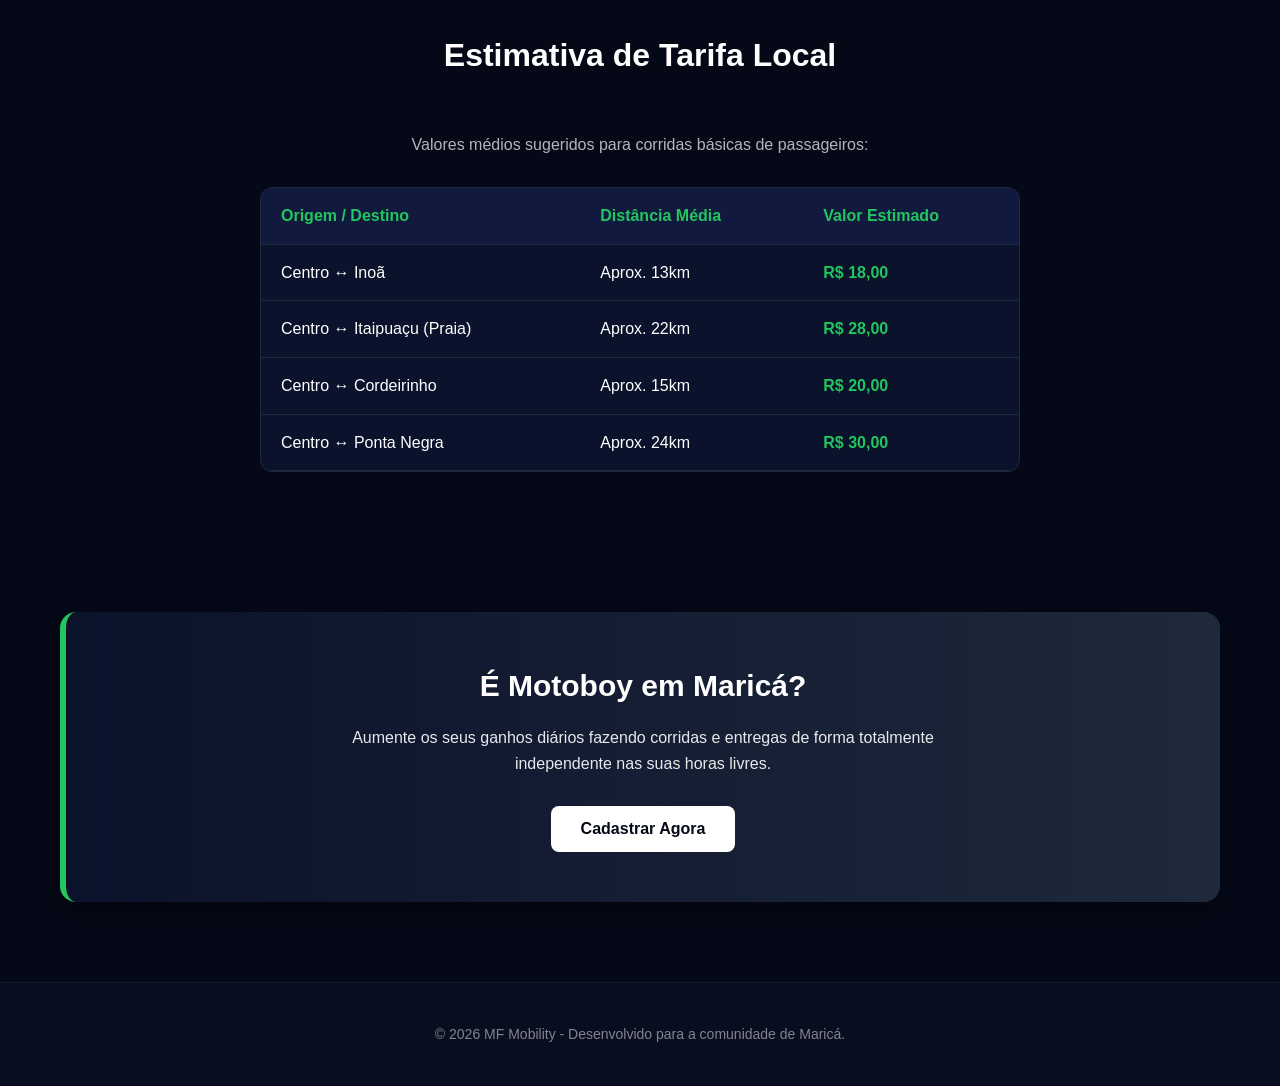
==== commit 0f7f065f: "." ====
--- a/index.html
+++ b/index.html
@@ -5,11 +5,19 @@
     <meta name="viewport" content="width=device-width, initial-scale=1.0">
     <title>PMMU Mobility - Maricá</title>
     <link rel="stylesheet" href="style.css">
+    <link rel="manifest" href="manifest.json">
+    <script>
+        if ('serviceWorker' in navigator) {
+            navigator.serviceWorker.register('sw.js')
+                .then(() => console.log('Aplicativo Pronto para Instalação!'))
+                .catch(err => console.log('Erro ao registrar app:', err));
+        }
+    </script>
 </head>
 <body>
 
     <header>
-        <div class="logo">MF Mobility</div>
+        <div class="logo">PMMU Mobility</div>
         <nav>
             <a href="#inicio">Início</a>
             <a href="#servicos">Serviços</a>
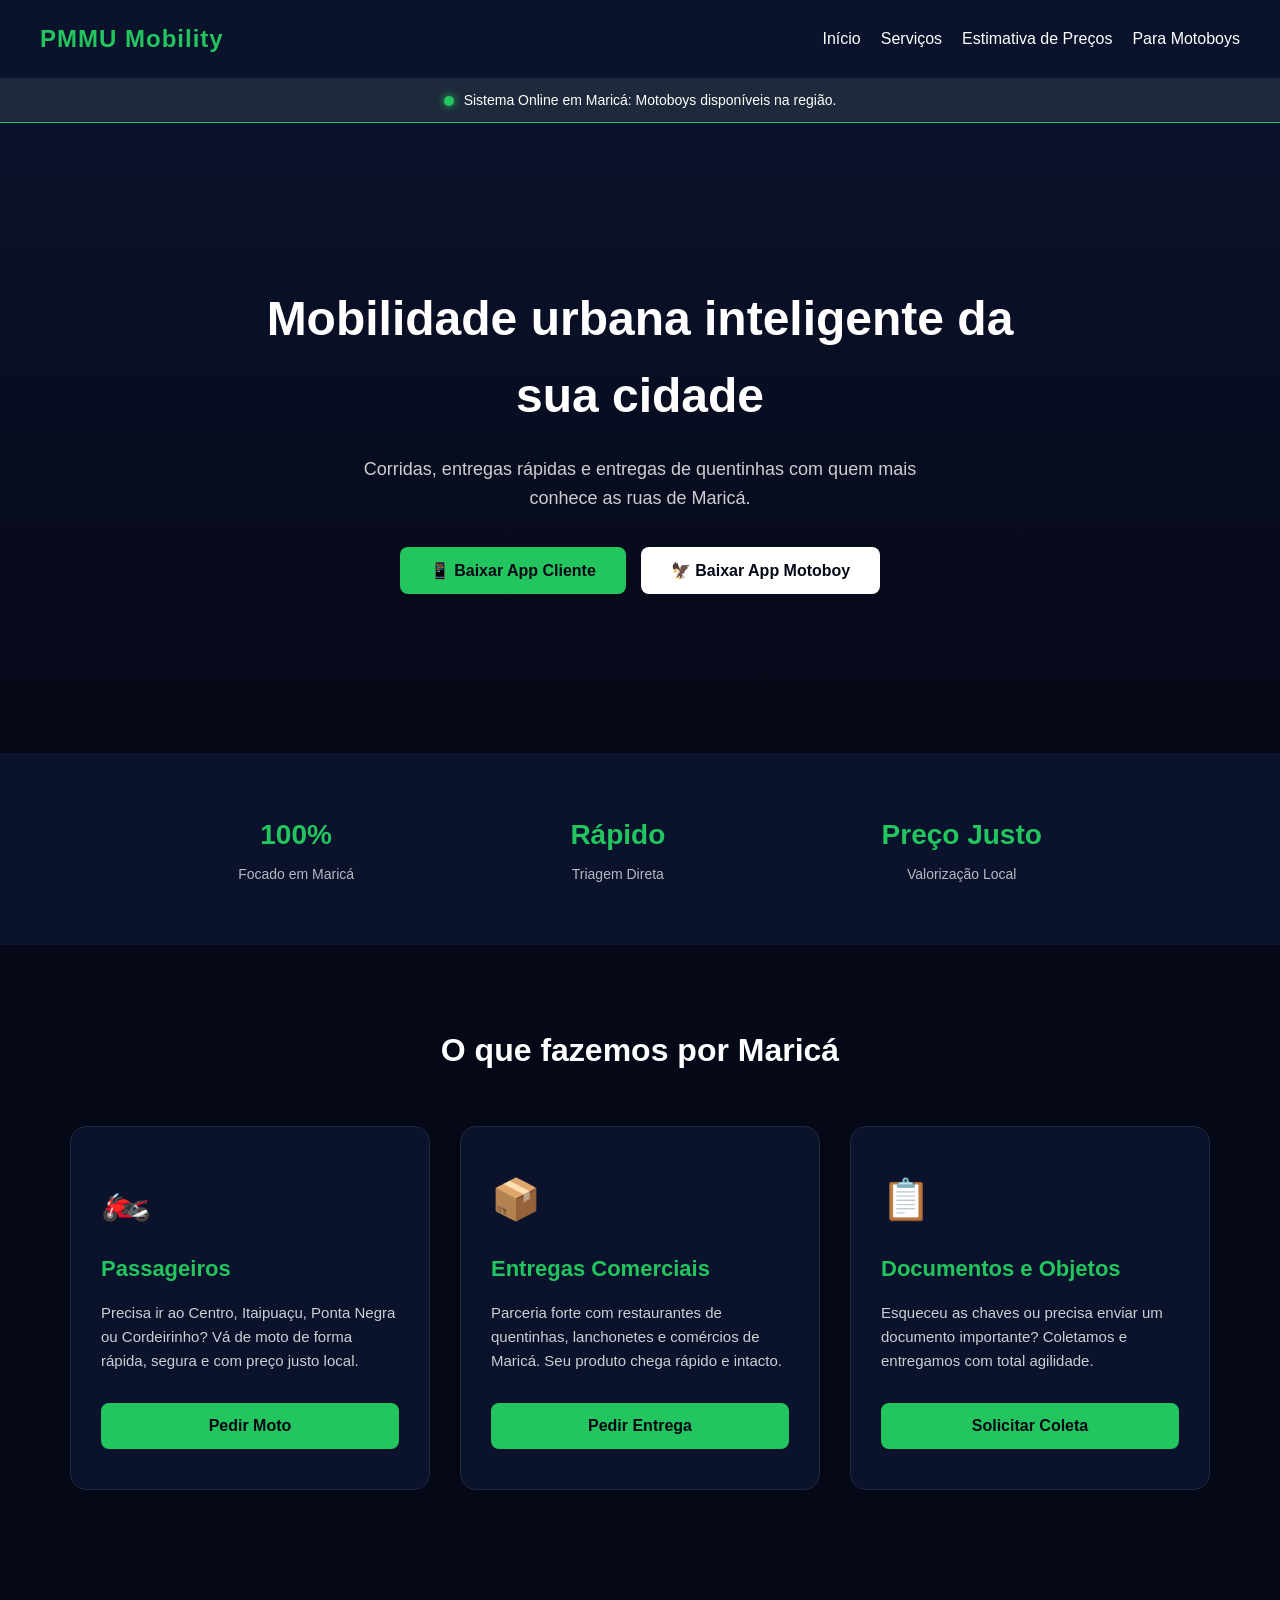
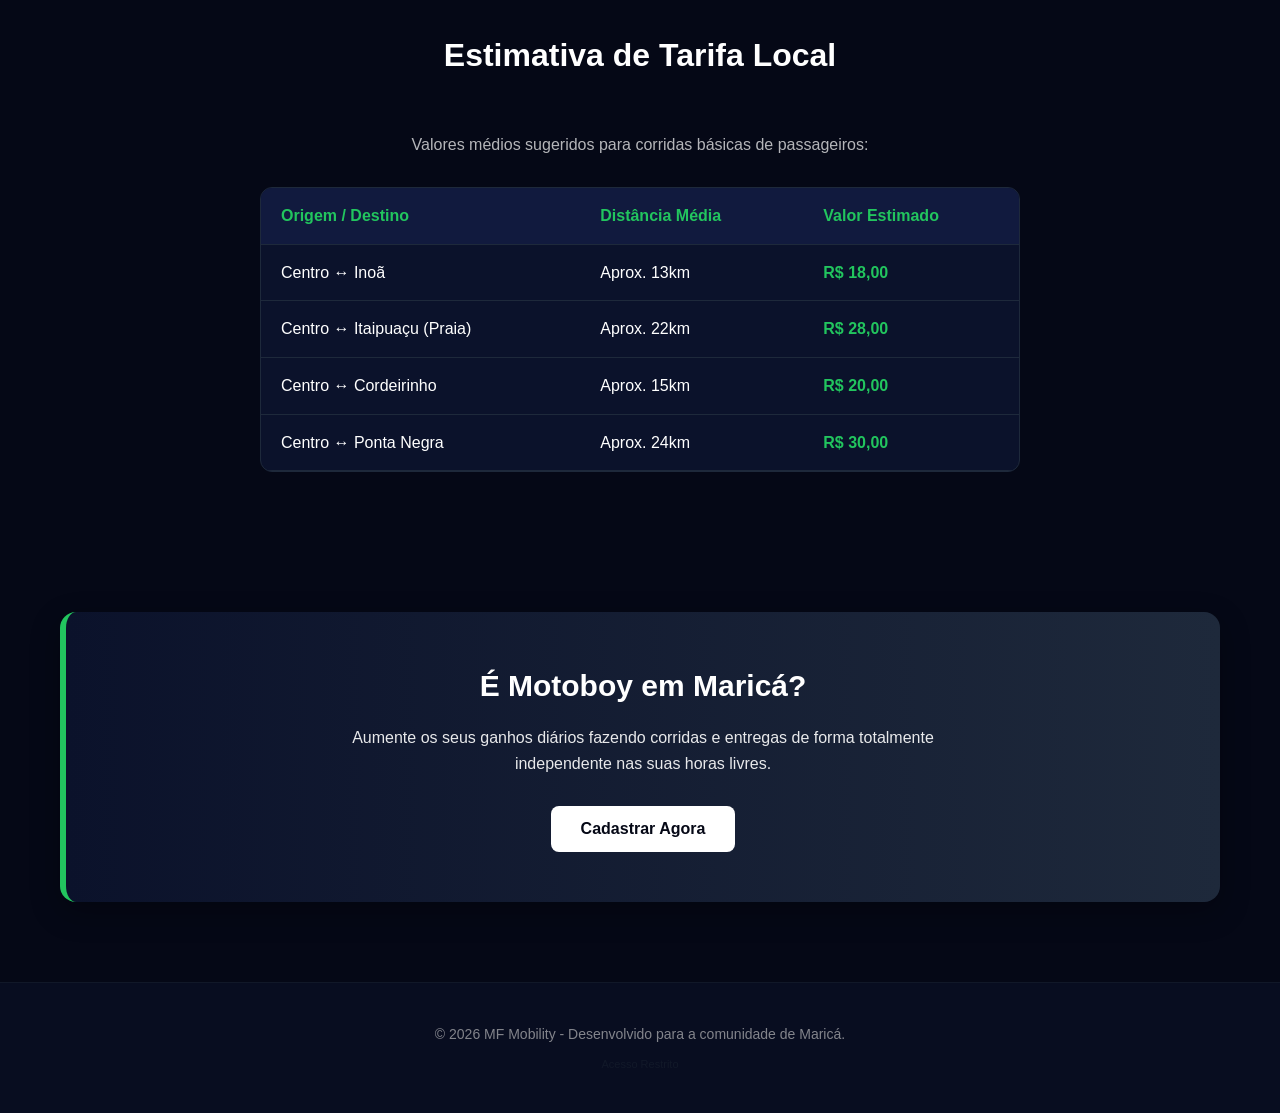
==== commit f5a70c5c: "." ====
--- a/index.html
+++ b/index.html
@@ -149,6 +149,7 @@
 
     <footer>
         <p>&copy; 2026 MF Mobility - Desenvolvido para a comunidade de Maricá.</p>
+        <p style="margin-top: 10px; font-size: 11px;"><a href="admin.html" style="color: #1e293b; text-decoration: none;">Acesso Restrito</a></p>
     </footer>
 
     <script src="app.js"></script>
